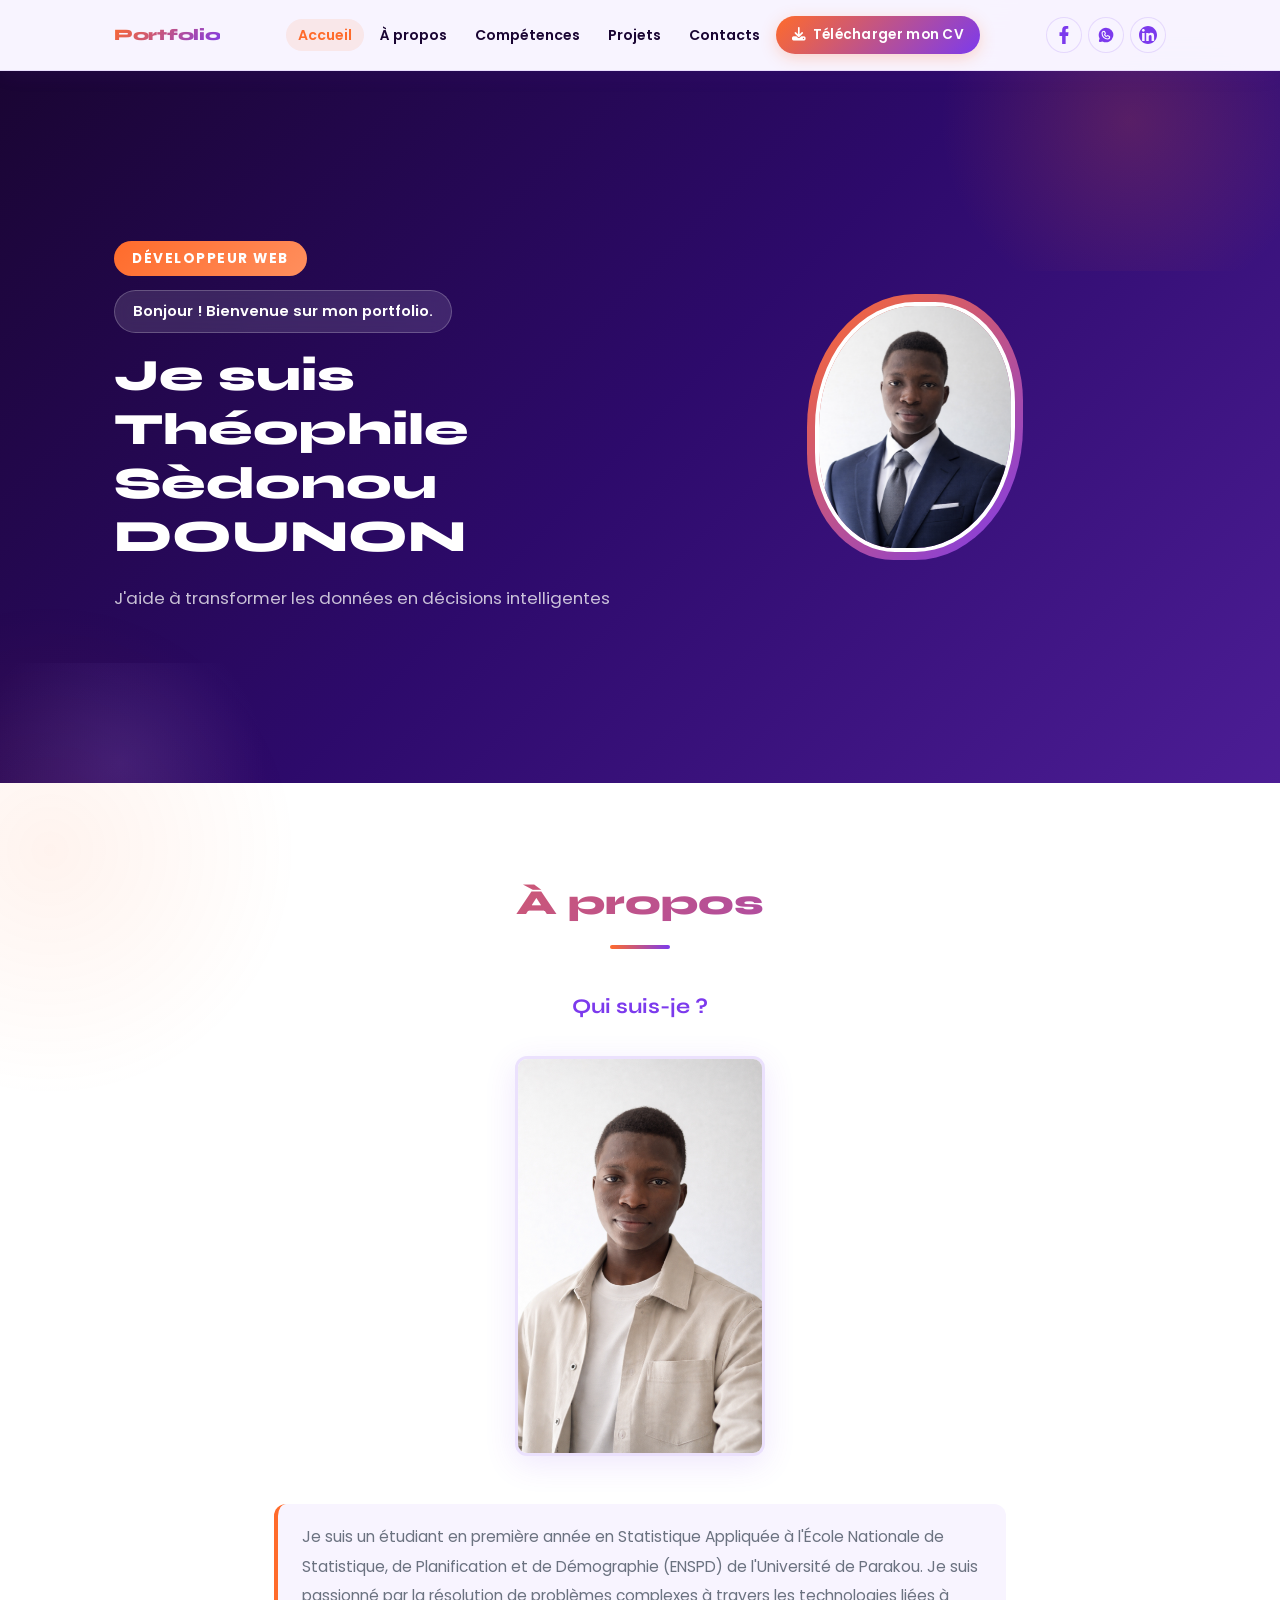
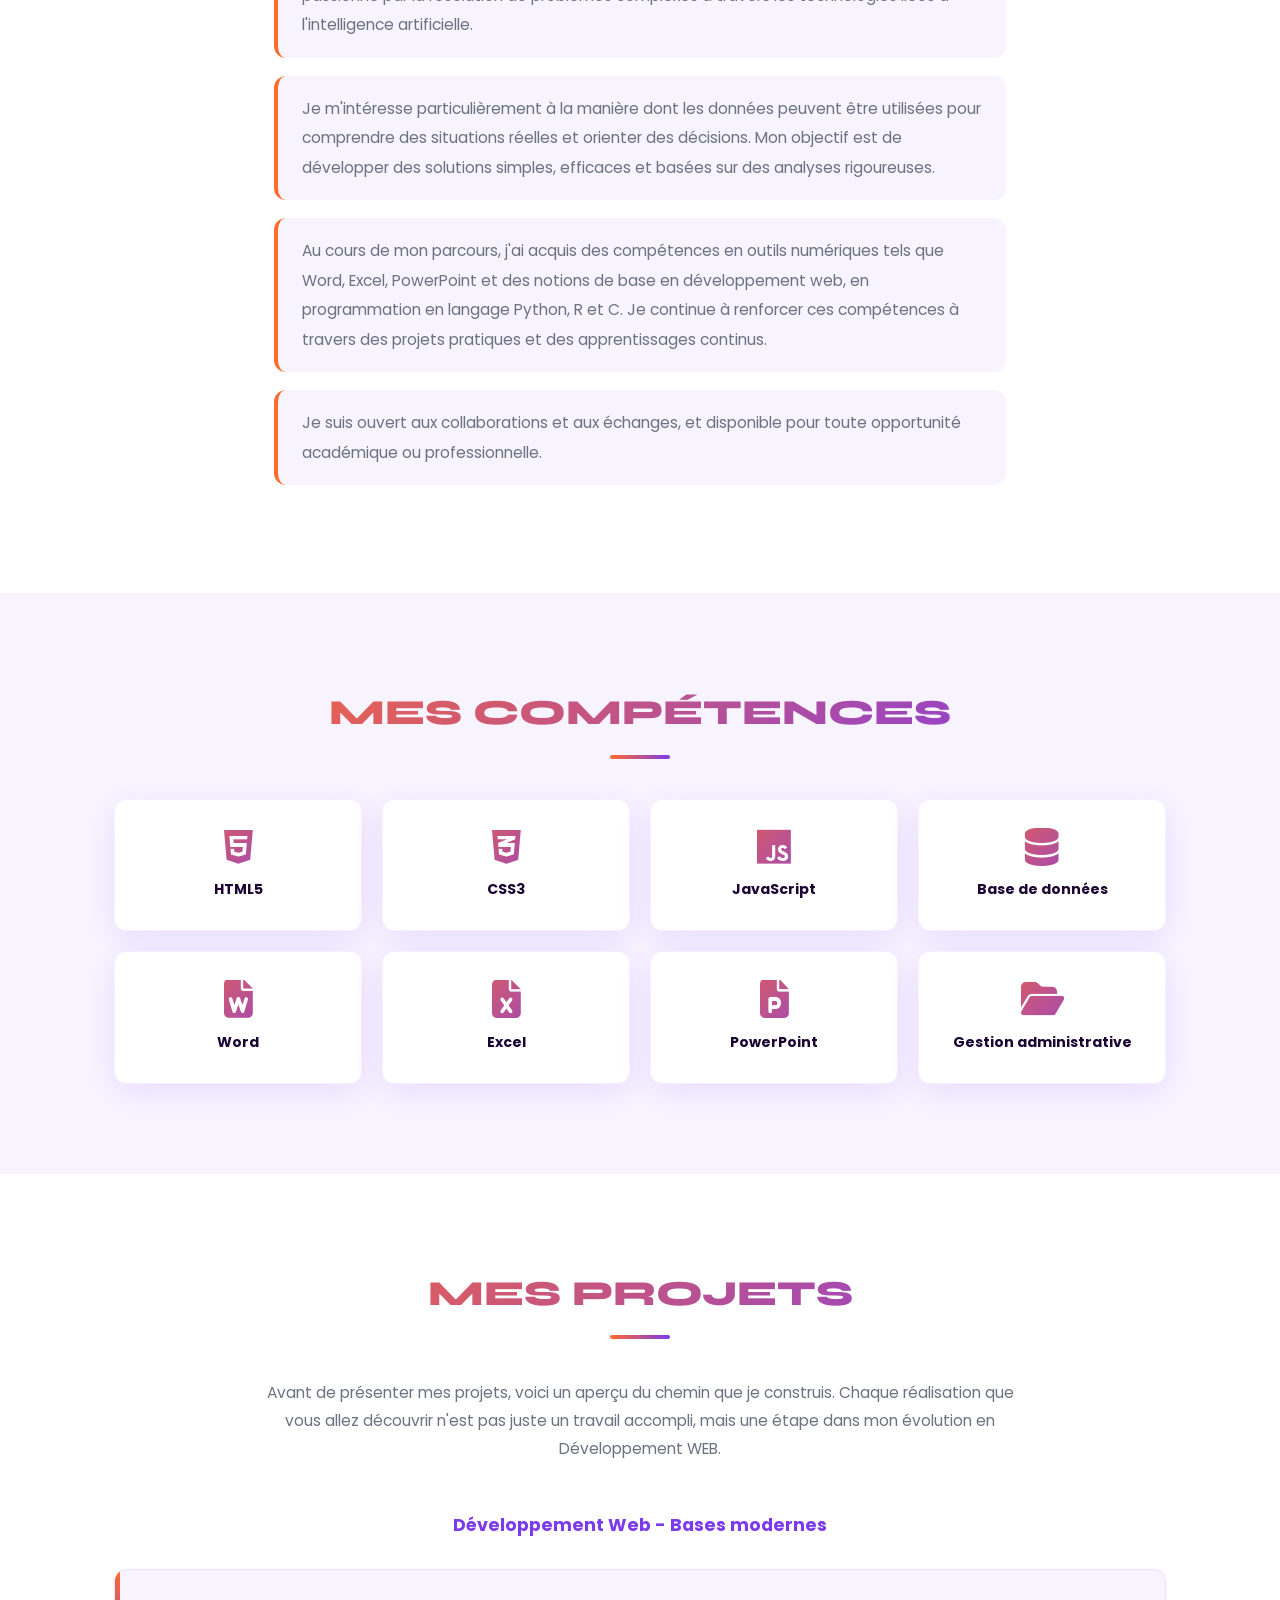
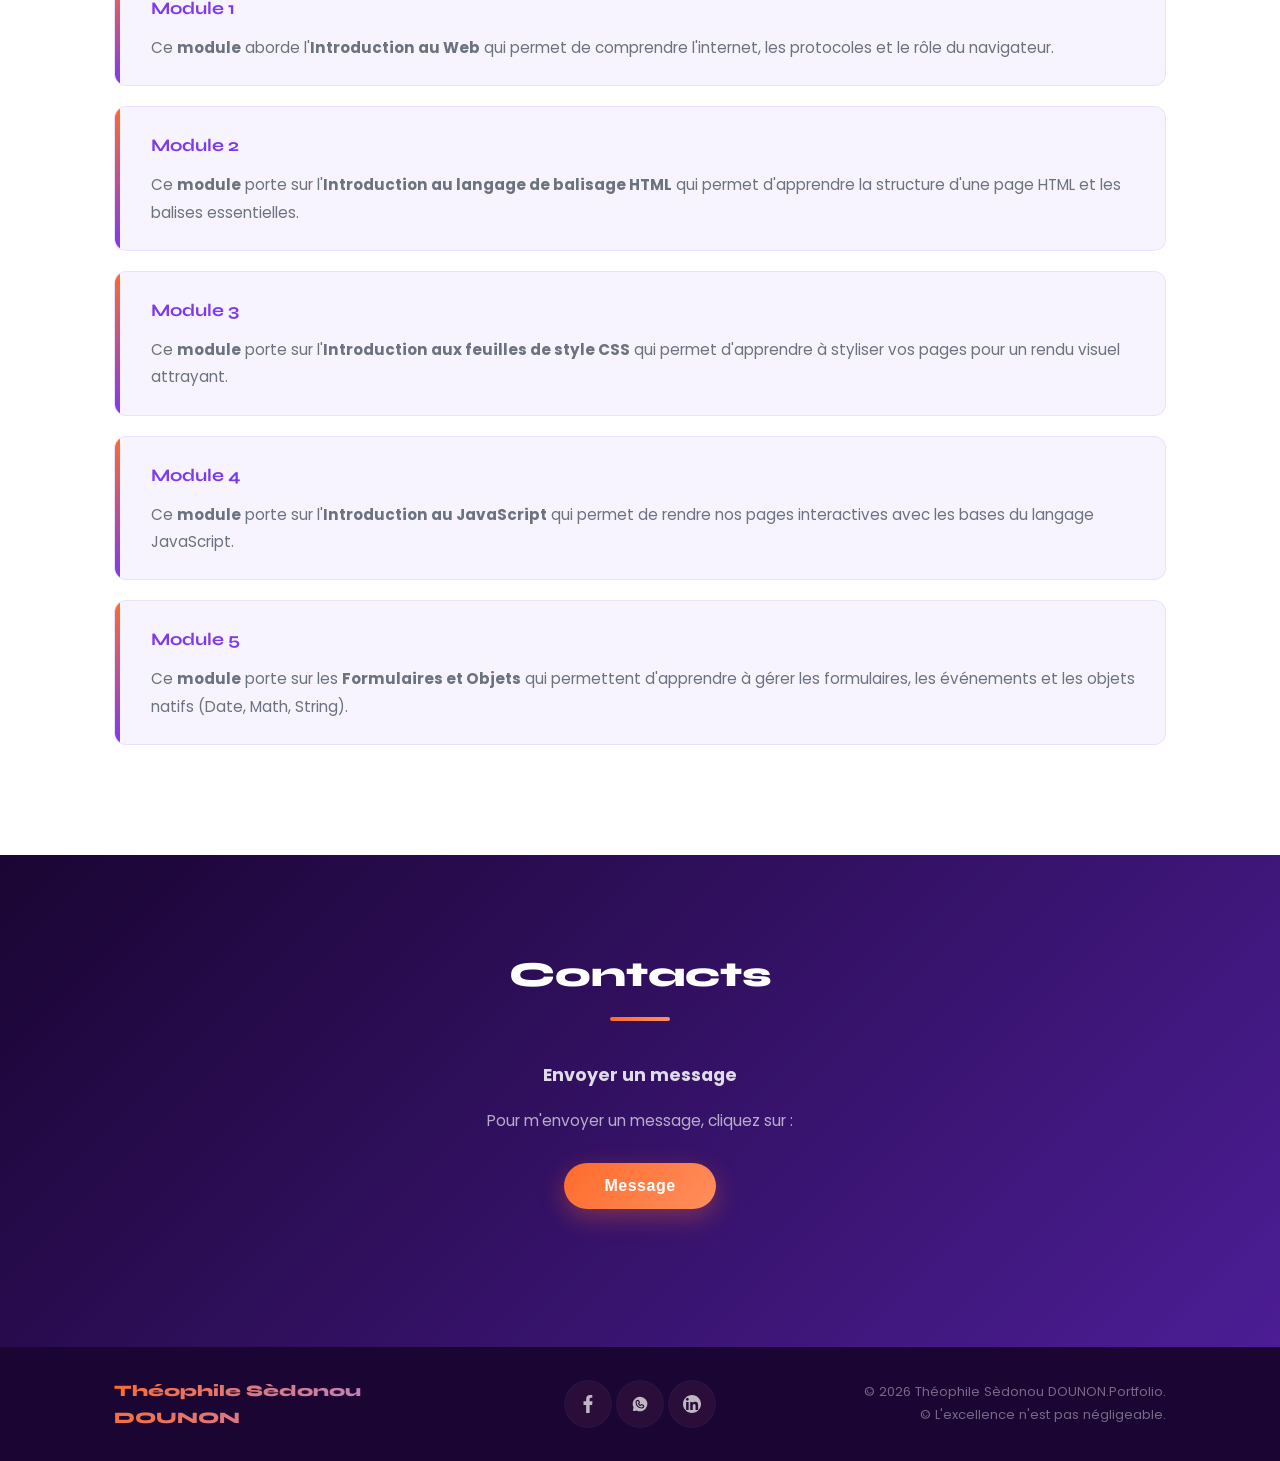
==== index.html @ 080f83aa "Mon portfolio" ====
<!DOCTYPE html>
<html lang="fr">

<head>
    <meta charset="UTF-8">
    <meta http-equiv="X-UA-Compatible" content="IE=edge">
    <meta name="viewport" content="width=device-width, initial-scale=1.0">
    <meta name="author" content="Théophile Sèdonou DOUNON">
    <meta name="description" content="Portfolio de Théophile Dounon - Développeur Web">
    <title>DOUNON Sèdonou Théophile - Développeur WEB</title>

    <link rel="icon" href="Cartoonify.png" type="image/png">

    <link rel="stylesheet" href="https://cdnjs.cloudflare.com/ajax/libs/font-awesome/6.5.0/css/all.min.css">

    <link href="https://fonts.googleapis.com/css2?family=Poppins:wght@400;600;700&family=Syne:wght@700;800&display=swap" rel="stylesheet">

    <link rel="stylesheet" href="portfolio.css">
</head>

<button id="retour" aria-label="Retour en haut">
    <i class="fas fa-arrow-up"></i>
</button>

<body>

    <header class="header">
        <div class="container">
            <div class="logo">Portfolio</div>

            <nav class="navbar">
                <ul id="tete" class="nav-links">
                    <li><a href="#menu" data-key="nav_home">Accueil</a></li>
                    <li><a href="#propos" data-key="nav_about">À propos</a></li>
                    <li><a href="#competences" data-key="nav_skills">Compétences</a></li>
                    <li><a href="#projets" data-key="nav_projets">Projets</a></li>
                    <li><a href="#contacts" data-key="nav_contacts">Contacts</a></li>
                    <li>
                        <a href="cv_theophile.pdf" download="CV-Theophile-Dounon.pdf" class="btn-cv">
                            <i class="fas fa-download"></i> Télécharger mon CV
                        </a>
                    </li>
                </ul>
            </nav>

            <div class="right">
                <ul class="nav-links">
                    <li>
                        <a href="https://www.facebook.com/theophile.dounon" target="_blank" aria-label="Facebook">
                            <svg width="18px" height="18px" viewBox="-5 0 20 20" xmlns="http://www.w3.org/2000/svg">
                                <g fill="none" fill-rule="evenodd">
                                    <g transform="translate(-385,-7399)" fill="currentColor">
                                        <g transform="translate(56,160)">
                                            <path d="M335.821282,7259 L335.821282,7250 L338.553693,7250 L339,7246 L335.821282,7246 L335.821282,7244.052 C335.821282,7243.022 335.847593,7242 337.286884,7242 L338.744689,7242 L338.744689,7239.14 C338.744689,7239.097 337.492497,7239 336.225687,7239 C333.580004,7239 331.923407,7240.657 331.923407,7243.7 L331.923407,7246 L329,7246 L329,7250 L331.923407,7250 L331.923407,7259 L335.821282,7259 Z"/>
                                        </g>
                                    </g>
                                </g>
                            </svg>
                        </a>
                    </li>
                    <li>
                        <a href="https://wa.me/+2290163280409" target="_blank" aria-label="WhatsApp">
                            <svg fill="currentColor" width="18px" height="18px" viewBox="0 0 256 256" xmlns="http://www.w3.org/2000/svg">
                                <path d="M128.00049,24a104.0281,104.0281,0,0,0-91.189,154.041l-8.54687,29.915A15.99944,15.99944,0,0,0,48.044,227.73635l29.916-8.54688A104.00728,104.00728,0,1,0,128.00049,24ZM152.125,192c-.0293.02344-.084,0-.126,0A87.99949,87.99949,0,0,1,64,103.876,36.01385,36.01385,0,0,1,100,68,14.92643,14.92643,0,0,1,112.93066,75.503l11.69092,20.46094a16.01674,16.01674,0,0,1-.17187,16.16992l-7.11084,11.85156a40.03607,40.03607,0,0,0,14.67627,14.67676l11.85107-7.11133a16.01883,16.01883,0,0,1,16.17041-.17285l20.45947,11.69141A14.9238,14.9238,0,0,1,188,156,36.01427,36.01427,0,0,1,152.125,192Z"/>
                                <path d="M136.4502,154.6592a7.99584,7.99584,0,0,1-7.397.43652,56.03179,56.03179,0,0,1-28.14892-28.14843,7.99972,7.99972,0,0,1,.43652-7.39746l9.38867-15.64844L99.36328,84.00979A19.99027,19.99027,0,0,0,80,103.89748,72.00036,72.00036,0,0,0,152,176h.10254a19.99027,19.99027,0,0,0,19.88769-19.36328l-19.8916-11.36621Z"/>
                            </svg>
                        </a>
                    </li>
                    <li>
                        <a href="https://www.linkedin.com/in/theophile.dounon" target="_blank" aria-label="LinkedIn">
                            <svg fill="currentColor" xmlns="http://www.w3.org/2000/svg" width="18px" height="18px" viewBox="0 0 97.75 97.75">
                                <path d="M48.875,0C21.882,0,0,21.882,0,48.875S21.882,97.75,48.875,97.75S97.75,75.868,97.75,48.875S75.868,0,48.875,0z M30.562,81.966h-13.74V37.758h13.74V81.966z M23.695,31.715c-4.404,0-7.969-3.57-7.969-7.968c0.001-4.394,3.565-7.964,7.969-7.964c4.392,0,7.962,3.57,7.962,7.964C31.657,28.146,28.086,31.715,23.695,31.715z M82.023,81.966H68.294V60.467c0-5.127-0.095-11.721-7.142-11.721c-7.146,0-8.245,5.584-8.245,11.35v21.869H39.179V37.758h13.178v6.041h0.185c1.835-3.476,6.315-7.14,13-7.14c13.913,0,16.481,9.156,16.481,21.059V81.966z"/>
                            </svg>
                        </a>
                    </li>
                </ul>
            </div>

            <button class="hamburger" aria-label="Menu">
                <span>-</span>
                <span>-</span>
                <span>-</span>
            </button>

        </div>
    </header>

    <main>

        <section id="menu" class="menu">
            <div class="container">
                <div class="grid">
                    <div class="menu__item left">
                        <span>Développeur web</span>
                        <p id="bienvenue-msg"></p>
                        <h2 class="title"> Je suis Théophile Sèdonou DOUNON</h2>
                        <p>J'aide à transformer les données en décisions intelligentes</p>
                    </div>
                    <div class="menu__item right">
                        <div class="menu__avatar">
                            <img id="images" src="image1.png" width="200" height="250" alt="Photo de Théophile">
                        </div>
                    </div>
                </div>
            </div>
        </section>

        <section id="propos" class="propos">
            <h1 class="section-title" data-key="propos_title">À propos</h1>
            <h2 id="propos1">Qui suis-je ?</h2>
            <div class="container">
                <div class="grid">
                    <div class="grid__item">
                        <img id="image" src="image2.png" width="250" height="400" alt="Photo de profil">
                    </div>
                </div>
            </div>
            <div class="propos-content">
                <div class="propos-text">
                    <p data-key="propos_text">Je suis un étudiant en première année en Statistique Appliquée à l'École Nationale de Statistique, de Planification et de Démographie (ENSPD) de l'Université de Parakou. Je suis passionné par la résolution de problèmes complexes à travers les technologies liées à l'intelligence artificielle.</p>
                    <p>Je m'intéresse particulièrement à la manière dont les données peuvent être utilisées pour comprendre des situations réelles et orienter des décisions. Mon objectif est de développer des solutions simples, efficaces et basées sur des analyses rigoureuses.</p>
                    <p>Au cours de mon parcours, j'ai acquis des compétences en outils numériques tels que Word, Excel, PowerPoint et des notions de base en développement web, en programmation en langage Python, R et C. Je continue à renforcer ces compétences à travers des projets pratiques et des apprentissages continus.</p>
                    <p>Je suis ouvert aux collaborations et aux échanges, et disponible pour toute opportunité académique ou professionnelle.</p>
                </div>
            </div>
        </section>

        <section id="competences" class="section-competence">
            <div class="container">
                <h2 class="section-title" data-key="competences_title">MES COMPÉTENCES</h2>
                <div class="competences-grid">
                    <div class="competence1"><i class="fab fa-html5"></i><h3>HTML5</h3></div>
                    <div class="competence1"><i class="fab fa-css3-alt"></i><h3>CSS3</h3></div>
                    <div class="competence1"><i class="fab fa-js"></i><h3>JavaScript</h3></div>
                    <div class="competence1"><i class="fas fa-database"></i><h3>Base de données</h3></div>
                    <div class="competence1"><i class="fas fa-file-word"></i><h3>Word</h3></div>
                    <div class="competence1"><i class="fas fa-file-excel"></i><h3>Excel</h3></div>
                    <div class="competence1"><i class="fas fa-file-powerpoint"></i><h3>PowerPoint</h3></div>
                    <div class="competence1"><i class="fas fa-folder-open"></i><h3>Gestion administrative</h3></div>
                </div>
            </div>
        </section>

        <section id="projets" class="projets">
            <div class="container">
                <div class="section-header">
                    <h1 class="section-title">MES PROJETS</h1>
                    <p>Avant de présenter mes projets, voici un aperçu du chemin que je construis. Chaque réalisation que vous allez découvrir n'est pas juste un travail accompli, mais une étape dans mon évolution en Développement WEB.</p>
                </div>
                <h3><strong>Développement Web - Bases modernes</strong></h3>
                <div class="projet1"><div class="projets__content"><h2><strong>Module 1</strong></h2><p>Ce <strong>module</strong> aborde l'<strong>Introduction au Web</strong> qui permet de comprendre l'internet, les protocoles et le rôle du navigateur.</p></div></div>
                <div class="projet1"><div class="projets__content"><h2><strong>Module 2</strong></h2><p>Ce <strong>module</strong> porte sur l'<strong>Introduction au langage de balisage HTML</strong> qui permet d'apprendre la structure d'une page HTML et les balises essentielles.</p></div></div>
                <div class="projet1"><div class="projets__content"><h2><strong>Module 3</strong></h2><p>Ce <strong>module</strong> porte sur l'<strong>Introduction aux feuilles de style CSS</strong> qui permet d'apprendre à styliser vos pages pour un rendu visuel attrayant.</p></div></div>
                <div class="projet1"><div class="projets__content"><h2><strong>Module 4</strong></h2><p>Ce <strong>module</strong> porte sur l'<strong>Introduction au JavaScript</strong> qui permet de rendre nos pages interactives avec les bases du langage JavaScript.</p></div></div>
                <div class="projet1"><div class="projets__content"><h2><strong>Module 5</strong></h2><p>Ce <strong>module</strong> porte sur les <strong>Formulaires et Objets</strong> qui permettent d'apprendre à gérer les formulaires, les événements et les objets natifs (Date, Math, String).</p></div></div>
            </div>
        </section>

        <section id="contacts" class="contacts">
            <div class="container">
                <div class="section-header">
                    <h1 class="section-title">Contacts</h1>
                    <h3><strong>Envoyer un message</strong></h3>
                    <p>Pour m'envoyer un message, cliquez sur :</p>
                    <button id="message" class="submit">
                        <a href="question.html">Message</a>
                    </button>
                </div>
            </div>
        </section>

    </main>

    <footer>
        <div class="container">
            <div class="grid">
                <div class="grid__item">
                    <p id="nom">Théophile Sèdonou DOUNON</p>
                </div>
                <div class="grid__item">
                    <ul class="nav-links">
                        <li>
                            <a href="https://www.facebook.com/theophile.dounon" target="_blank" aria-label="Facebook">
                                <svg width="18px" height="18px" viewBox="-5 0 20 20" xmlns="http://www.w3.org/2000/svg">
                                    <g fill="none" fill-rule="evenodd"><g transform="translate(-385,-7399)" fill="currentColor"><g transform="translate(56,160)"><path d="M335.821282,7259 L335.821282,7250 L338.553693,7250 L339,7246 L335.821282,7246 L335.821282,7244.052 C335.821282,7243.022 335.847593,7242 337.286884,7242 L338.744689,7242 L338.744689,7239.14 C338.744689,7239.097 337.492497,7239 336.225687,7239 C333.580004,7239 331.923407,7240.657 331.923407,7243.7 L331.923407,7246 L329,7246 L329,7250 L331.923407,7250 L331.923407,7259 L335.821282,7259 Z"/></g></g></g>
                                </svg>
                            </a>
                        </li>
                        <li>
                            <a href="https://wa.me/+2290163280409" target="_blank" aria-label="WhatsApp">
                                <svg fill="currentColor" width="18px" height="18px" viewBox="0 0 256 256" xmlns="http://www.w3.org/2000/svg">
                                    <path d="M128.00049,24a104.0281,104.0281,0,0,0-91.189,154.041l-8.54687,29.915A15.99944,15.99944,0,0,0,48.044,227.73635l29.916-8.54688A104.00728,104.00728,0,1,0,128.00049,24ZM152.125,192c-.0293.02344-.084,0-.126,0A87.99949,87.99949,0,0,1,64,103.876,36.01385,36.01385,0,0,1,100,68,14.92643,14.92643,0,0,1,112.93066,75.503l11.69092,20.46094a16.01674,16.01674,0,0,1-.17187,16.16992l-7.11084,11.85156a40.03607,40.03607,0,0,0,14.67627,14.67676l11.85107-7.11133a16.01883,16.01883,0,0,1,16.17041-.17285l20.45947,11.69141A14.9238,14.9238,0,0,1,188,156,36.01427,36.01427,0,0,1,152.125,192Z"/>
                                    <path d="M136.4502,154.6592a7.99584,7.99584,0,0,1-7.397.43652,56.03179,56.03179,0,0,1-28.14892-28.14843,7.99972,7.99972,0,0,1,.43652-7.39746l9.38867-15.64844L99.36328,84.00979A19.99027,19.99027,0,0,0,80,103.89748,72.00036,72.00036,0,0,0,152,176h.10254a19.99027,19.99027,0,0,0,19.88769-19.36328l-19.8916-11.36621Z"/>
                                </svg>
                            </a>
                        </li>
                        <li>
                            <a href="https://www.linkedin.com/in/theophile.dounon" target="_blank" aria-label="LinkedIn">
                                <svg fill="currentColor" xmlns="http://www.w3.org/2000/svg" width="18px" height="18px" viewBox="0 0 97.75 97.75">
                                    <path d="M48.875,0C21.882,0,0,21.882,0,48.875S21.882,97.75,48.875,97.75S97.75,75.868,97.75,48.875S75.868,0,48.875,0z M30.562,81.966h-13.74V37.758h13.74V81.966z M23.695,31.715c-4.404,0-7.969-3.57-7.969-7.968c0.001-4.394,3.565-7.964,7.969-7.964c4.392,0,7.962,3.57,7.962,7.964C31.657,28.146,28.086,31.715,23.695,31.715z M82.023,81.966H68.294V60.467c0-5.127-0.095-11.721-7.142-11.721c-7.146,0-8.245,5.584-8.245,11.35v21.869H39.179V37.758h13.178v6.041h0.185c1.835-3.476,6.315-7.14,13-7.14c13.913,0,16.481,9.156,16.481,21.059V81.966z"/>
                                </svg>
                            </a>
                        </li>
                    </ul>
                </div>
                <div class="grid__item">
                    <p>&copy; 2026 Théophile Sèdonou DOUNON.Portfolio.</p>
                    <p>&copy; L'excellence n'est pas négligeable.</p>
                </div>
            </div>
        </div>
    </footer>

    <script src="script.js"></script>

</body>
</html>
---- portfolio.css ----
:root {
    --orange: #FF6B2B;
    --orange-light: #FF8F5E;
    --violet: #7C3AED;
    --violet-light: #A78BFA;
    --violet-dark: #4C1D95;
    --white: #FFFFFF;
    --light: #F8F4FF;
    --dark: #1A0533;
    --gray: #6B7280;
    --shadow: 0 8px 32px rgba(124, 58, 237, 0.12);
    --shadow-hover: 0 16px 48px rgba(255, 107, 43, 0.22);
    --radius: 12px;
    --transition: all 0.35s cubic-bezier(0.4, 0, 0.2, 1);
    --font-display: 'Syne', sans-serif;
    --font-body: 'Poppins', sans-serif;
}


*, *::before, *::after {
    margin: 0;
    padding: 0;
    box-sizing: border-box;
}

html {
    scroll-behavior: smooth;
    font-size: 16px;
}

#retour {
    position: fixed;
    bottom: 30px;
    right: 30px;
    width: 48px;
    height: 48px;
    border-radius: 50%;
    background: linear-gradient(135deg, var(--orange), var(--violet));
    color: var(--white);
    border: none;
    cursor: pointer;
    font-size: 1.1rem;
    box-shadow: 0 6px 20px rgba(255,107,43,0.35);
    transition: var(--transition);
    opacity: 0;
    visibility: hidden;
    z-index: 9999;
}

#retour.visible {
    opacity: 1;
    visibility: visible;
}

#retour:hover {
    transform: translateY(-4px);
    box-shadow: 0 10px 28px rgba(255,107,43,0.50);
}

body {
    font-family: var(--font-body);
    background: var(--light);
    color: var(--dark);
    overflow-x: hidden;
    line-height: 1.7;
}

body::before {
    content: '';
    position: fixed;
    top: -200px;
    right: -200px;
    width: 600px;
    height: 600px;
    background: radial-gradient(circle, rgba(124,58,237,0.10) 0%, transparent 70%);
    pointer-events: none;
    z-index: 0;
}

body::after {
    content: '';
    position: fixed;
    bottom: -200px;
    left: -200px;
    width: 500px;
    height: 500px;
    background: radial-gradient(circle, rgba(255,107,43,0.08) 0%, transparent 70%);
    pointer-events: none;
    z-index: 0;
}

.container {
    max-width: 1100px;
    margin: 0 auto;
    padding: 0 24px;
    position: relative;
    z-index: 1;
}

.header {
    position: sticky;
    top: 0;
    z-index: 1000;
    background: rgba(248, 244, 255, 0.95);
    backdrop-filter: blur(16px);
    -webkit-backdrop-filter: blur(16px);
    border-bottom: 1.5px solid rgba(124, 58, 237, 0.12);
    box-shadow: 0 2px 24px rgba(124, 58, 237, 0.07);
    transition: var(--transition);
}

.header .container {
    display: flex;
    align-items: center;
    justify-content: space-between;
    height: 70px;
    gap: 16px;
}

.logo {
    font-family: var(--font-display);
    font-size: 1rem;
    font-weight: 800;
    background: linear-gradient(135deg, var(--orange), var(--violet));
    -webkit-background-clip: text;
    -webkit-text-fill-color: transparent;
    background-clip: text;
    white-space: nowrap;
    letter-spacing: -0.3px;
    flex-shrink: 0;
}

.navbar {
    flex: 1;
    display: flex;
    justify-content: center;
}

.nav-links {
    list-style: none;
    display: flex;
    align-items: center;
    gap: 4px;
}

.nav-links li a {
    text-decoration: none;
    color: var(--dark);
    font-size: 0.88rem;
    font-weight: 600;
    padding: 6px 12px;
    border-radius: 50px;
    transition: var(--transition);
}

.nav-links li a:hover {
    color: var(--orange);
    background: rgba(255, 107, 43, 0.08);
}

.right {
    flex-shrink: 0;
}

.right .nav-links {
    gap: 6px;
}

.right .nav-links li a {
    display: flex;
    align-items: center;
    justify-content: center;
    width: 36px;
    height: 36px;
    border-radius: 50%;
    background: var(--light);
    border: 1.5px solid rgba(124, 58, 237, 0.15);
    padding: 0;
    color: var(--violet);
    transition: var(--transition);
}

.right .nav-links li a:hover {
    background: linear-gradient(135deg, var(--orange), var(--violet));
    color: var(--white);
    border-color: transparent;
    transform: translateY(-2px);
    box-shadow: 0 6px 18px rgba(255,107,43,0.25);
}

.right .nav-links li a svg {
    fill: currentColor;
}

.btn-cv {
    display: inline-flex !important;
    align-items: center;
    gap: 6px;
    background: linear-gradient(135deg, var(--orange), var(--violet)) !important;
    color: var(--white) !important;
    padding: 7px 16px !important;
    border-radius: 50px !important;
    font-weight: 600 !important;
    font-size: 0.85rem !important;
    letter-spacing: 0.3px;
    box-shadow: 0 4px 16px rgba(255,107,43,0.25);
    transition: var(--transition) !important;
    white-space: nowrap;
}

.btn-cv:hover {
    transform: translateY(-2px) !important;
    box-shadow: 0 8px 24px rgba(255,107,43,0.40) !important;
    background: linear-gradient(135deg, var(--violet), var(--orange)) !important;
}

.hamburger {
    display: none;
    flex-direction: column;
    justify-content: center;
    align-items: center;
    gap: 5px;
    cursor: pointer;
    width: 42px;
    height: 42px;
    border-radius: 10px;
    border: 1.5px solid rgba(124,58,237,0.25);
    background: transparent;
    padding: 8px;
    transition: var(--transition);
    flex-shrink: 0;
}

.hamburger span {
    display: block;
    width: 22px;
    height: 2.5px;
    background: var(--violet);
    border-radius: 4px;
    transition: var(--transition);
}

.hamburger:hover {
    background: rgba(124,58,237,0.08);
    border-color: var(--violet);
}

.hamburger.active span:nth-child(1) {
    transform: translateY(7.5px) rotate(45deg);
}
.hamburger.active span:nth-child(2) {
    opacity: 0;
    transform: scaleX(0);
}
.hamburger.active span:nth-child(3) {
    transform: translateY(-7.5px) rotate(-45deg);
}

.menu {
    min-height: calc(80vh - 50px);
    display: flex;
    align-items: center;
    background: linear-gradient(135deg, #1A0533 0%, #2D0A6B 50%, #4C1D95 100%);
    position: relative;
    overflow: hidden;
}

.menu::before {
    content: '';
    position: absolute;
    top: -100px;
    right: -100px;
    width: 500px;
    height: 300px;
    background: radial-gradient(circle, rgba(255,107,43,0.18) 0%, transparent 65%);
    pointer-events: none;
}

.menu::after {
    content: '';
    position: absolute;
    bottom: -80px;
    left: -80px;
    width: 400px;
    height: 200px;
    background: radial-gradient(circle, rgba(167,139,250,0.15) 0%, transparent 65%);
    pointer-events: none;
}

.menu .grid {
    display: grid;
    grid-template-columns: 1fr 1fr;
    gap: 48px;
    align-items: center;
    padding: 80px 0;
}

.menu__item.left span {
    display: inline-block;
    background: linear-gradient(135deg, var(--orange), var(--orange-light));
    color: var(--white);
    font-size: 0.85rem;
    font-weight: 700;
    padding: 6px 18px;
    border-radius: 50px;
    letter-spacing: 1.5px;
    text-transform: uppercase;
    margin-bottom: 14px;
    animation: fadeInUp 0.6s ease both;
}

#bienvenue-msg {
    display: inline-block;
    background: rgba(255, 255, 255, 0.12);
    color: var(--white);
    font-size: 0.92rem;
    font-weight: 600;
    padding: 8px 18px;
    border-radius: 50px;
    border: 1.5px solid rgba(255, 255, 255, 0.22);
    margin-bottom: 16px;
    backdrop-filter: blur(8px);
    animation: fadeInUp 0.6s ease 0.05s both;
}

.menu__item.left .title {
    font-family: var(--font-display);
    font-size: clamp(1.8rem, 4vw, 2.8rem);
    font-weight: 800;
    color: var(--white);
    line-height: 1.2;
    margin-bottom: 20px;
    animation: fadeInUp 0.8s ease 0.1s both;
}

.menu__item.left p:not(#bienvenue-msg) {
    font-size: 1.05rem;
    color: rgba(255,255,255,0.75);
    animation: fadeInUp 0.8s ease 0.2s both;
}

.menu__item.right {
    display: flex;
    justify-content: center;
    animation: fadeInRight 1s ease 0.3s both;
}

.menu__avatar {
    position: relative;
    display: inline-block;
}

.menu__avatar::before {
    content: '';
    position: absolute;
    inset: -8px;
    border-radius: 50% 40% 50% 40%;
    background: linear-gradient(135deg, var(--orange), var(--violet));
    z-index: 0;
    animation: rotate 6s linear infinite;
}

.menu__avatar img {
    position: relative;
    z-index: 1;
    border-radius: 50% 40% 50% 40%;
    object-fit: cover;
    display: block;
    border: 4px solid var(--white);
}

section {
    padding: 90px 0;
}

.section-title {
    font-family: var(--font-display);
    font-size: clamp(1.6rem, 3.5vw, 2.2rem);
    font-weight: 800;
    text-align: center;
    margin-bottom: 16px;
    background: linear-gradient(135deg, var(--orange), var(--violet));
    -webkit-background-clip: text;
    -webkit-text-fill-color: transparent;
    background-clip: text;
}

.section-title::after {
    content: '';
    display: block;
    width: 60px;
    height: 4px;
    background: linear-gradient(90deg, var(--orange), var(--violet));
    border-radius: 4px;
    margin: 12px auto 40px;
}

.propos {
    background: var(--white);
}

#propos1 {
    font-family: var(--font-display);
    text-align: center;
    color: var(--violet);
    font-size: 1.3rem;
    margin-bottom: 32px;
}

.propos .grid {
    display: flex;
    justify-content: center;
    margin-bottom: 40px;
}

#image {
    border-radius: var(--radius);
    object-fit: cover;
    box-shadow: var(--shadow);
    border: 3px solid rgba(124,58,237,0.15);
    transition: var(--transition);
}

#image:hover {
    transform: scale(1.03);
    box-shadow: var(--shadow-hover);
}

.propos-content {
    max-width: 780px;
    margin: 0 auto;
    padding: 0 24px;
}

.propos-text p {
    margin-bottom: 18px;
    color: var(--gray);
    font-size: 0.97rem;
    line-height: 1.9;
    padding: 18px 24px;
    background: var(--light);
    border-radius: 12px;
    border-left: 4px solid var(--orange);
    transition: var(--transition);
}

.propos-text p:hover {
    border-left-color: var(--violet);
    background: #EDE9FE;
    transform: translateX(6px);
}

.competence {
    background: var(--light);
}

.competences-grid {
    display: grid;
    grid-template-columns: repeat(4, 1fr);
    gap: 20px;
    margin-top: 10px;
}

.competence1 {
    background: var(--white);
    border-radius: var(--radius);
    padding: 28px 16px;
    text-align: center;
    box-shadow: var(--shadow);
    border: 1.5px solid rgba(124,58,237,0.08);
    transition: var(--transition);
    cursor: default;
}

.competence1:hover {
    transform: translateY(-8px) scale(1.03);
    box-shadow: var(--shadow-hover);
    border-color: var(--orange);
}

.competence1 i {
    font-size: 2.4rem;
    margin-bottom: 12px;
    display: block;
    background: linear-gradient(135deg, var(--orange), var(--violet));
    -webkit-background-clip: text;
    -webkit-text-fill-color: transparent;
    background-clip: text;
    transition: transform 0.3s ease;
}

.competence1 h3 {
    font-size: 0.88rem;
    font-weight: 700;
    color: var(--dark);
}

.projets {
    background: var(--white);
}

.section-header {
    text-align: center;
    margin-bottom: 48px;
}

.section-header p {
    color: var(--gray);
    max-width: 750px;
    margin: 0 auto;
    font-size: 0.97rem;
    line-height: 1.8;
}

.projets h3 {
    text-align: center;
    color: var(--violet);
    font-size: 1.1rem;
    margin-bottom: 28px;
}

.projet1 {
    background: var(--light);
    border-radius: var(--radius);
    margin-bottom: 20px;
    border: 1.5px solid rgba(124,58,237,0.10);
    overflow: hidden;
    transition: var(--transition);
    position: relative;
}

.projet1::before {
    content: '';
    position: absolute;
    left: 0;
    top: 0;
    bottom: 0;
    width: 5px;
    background: linear-gradient(180deg, var(--orange), var(--violet));
    border-radius: 4px 0 0 4px;
}

.projet1:hover {
    transform: translateX(8px);
    box-shadow: var(--shadow-hover);
    border-color: var(--orange);
}

.projets__content {
    padding: 24px 28px 24px 36px;
}

.projets__content h2 {
    font-family: var(--font-display);
    font-size: 1.1rem;
    color: var(--violet);
    margin-bottom: 10px;
}

.projets__content p {
    color: var(--gray);
    font-size: 0.95rem;
    line-height: 1.8;
}

.contacts {
    background: linear-gradient(135deg, #1A0533, #4C1D95);
    text-align: center;
}

.contacts .section-title {
    color: var(--white);
    -webkit-text-fill-color: var(--white);
    background: none;
}

.contacts .section-title::after {
    background: linear-gradient(90deg, var(--orange), var(--orange-light));
}

.contacts h3 {
    color: rgba(255,255,255,0.85);
    font-size: 1.1rem;
    margin-bottom: 16px;
}

.contacts p {
    color: rgba(255,255,255,0.65);
    margin-bottom: 28px;
}

#message {
    background: linear-gradient(135deg, var(--orange), var(--orange-light));
    border: none;
    border-radius: 50px;
    padding: 0;
    cursor: pointer;
    box-shadow: 0 8px 24px rgba(255,107,43,0.35);
    transition: var(--transition);
}

#message:hover {
    transform: translateY(-3px);
    box-shadow: 0 14px 36px rgba(255,107,43,0.45);
}

#message a {
    display: inline-block;
    padding: 14px 40px;
    color: var(--white);
    text-decoration: none;
    font-weight: 700;
    font-size: 1rem;
    letter-spacing: 0.5px;
}

footer {
    background: var(--dark);
    padding: 30px 0;
}

footer .grid {
    display: grid;
    grid-template-columns: 1fr 1fr 1fr;
    gap: 24px;
    align-items: center;
}

#nom {
    font-family: var(--font-display);
    font-weight: 800;
    background: linear-gradient(135deg, var(--orange), var(--violet-light));
    -webkit-background-clip: text;
    -webkit-text-fill-color: transparent;
    background-clip: text;
    font-size: 1rem;
}

footer .nav-links {
    justify-content: center;
}

footer .nav-links li a {
    display: flex;
    align-items: center;
    justify-content: center;
    width: 48px;
    height: 48px;
    border-radius: 50%;
    background: rgba(243, 139, 139, 0.07);
    border: 1.5px solid rgba(45, 57, 161, 0.12);
    color: rgba(255, 255, 255, 0.7);
    transition: var(--transition);
}

footer .nav-links li a:hover {
    background: linear-gradient(135deg, var(--orange), var(--violet));
    border-color: transparent;
    color: var(--white);
    transform: translateY(-3px);
}

footer .nav-links li a svg {
    fill: currentColor;
}

footer .grid__item:last-child p {
    text-align: right;
    color: rgba(255,255,255,0.4);
    font-size: 0.82rem;
}

@keyframes fadeInUp {
    from { opacity: 0; transform: translateY(30px); }
    to   { opacity: 1; transform: translateY(0); }
}

@keyframes fadeInRight {
    from { opacity: 0; transform: translateX(40px); }
    to   { opacity: 1; transform: translateX(0); }
}

@keyframes rotate {
    from { transform: rotate(0deg); }
    to   { transform: rotate(360deg); }
}

.reveal {
    opacity: 0;
    transform: translateY(40px);
    transition: opacity 0.7s ease, transform 0.7s ease;
}

.reveal.visible {
    opacity: 1;
    transform: translateY(0);
}

@media screen and (max-width: 900px) {
    .skills-grid {
        grid-template-columns: repeat(4, 1fr);
    }
}

@media screen and (max-width: 758px) {


    .hamburger {
        display: flex;
    }

    .navbar {
        position: fixed;
        top: 60px;
        left: 0;
        right: 0;
        background: rgba(248, 244, 255, 0.98);
        backdrop-filter: blur(20px);
        -webkit-backdrop-filter: blur(20px);
        border-bottom: 1.5px solid rgba(124,58,237,0.12);
        padding: 8px 10px;
        transform: translateY(-110%);
        transition: transform 0.4s cubic-bezier(0.4, 0, 0.2, 1);
        z-index: 900;
        box-shadow: 0 10px 30px rgba(0,0,0,0.10);
    }

    .navbar.open {
        transform: translateY(0);
    }

    .navbar .nav-links {
        flex-direction: column;
        gap: 6px;
        align-items: stretch;
    }

    .navbar .nav-links li a {
        display: block;
        text-align: center;
        padding: 12px 20px;
        border-radius: 12px;
        font-size: 1rem;
        color: var(--dark);
    }

    .right {
        display: none;
    }

    .menu .grid {
        grid-template-columns: 1fr;
        text-align: center;
        padding: 30px 0;
        gap: 20px;
    }

    .menu__item.right {
        order: -1;
    }

    .propos-content {
        padding: 0 14px;
    }
    .competences-grid {
        grid-template-columns: repeat(2, 1fr);
        gap: 12px;
    }

    footer .grid {
        grid-template-columns: 1fr;
        text-align: center;
        gap: 16px;
    }

    footer .grid__item:last-child p {
        text-align: center;
    }
    #retour {
    bottom: 20px;
    right: 20px;
    width: 44px;
    height: 44px;
    z-index: 9999;
}
}

@media screen and (max-width: 450px) {
    .logo {
        font-size: 0.82rem;
    }

    .menu__item.left .title {
        font-size: 1.6rem;
    }

    .menu__avatar img {
        width: 110px !important;
        height: 90px !important;
    }

    .competences-grid {
        grid-template-columns: repeat(1, 1fr);
    }
}
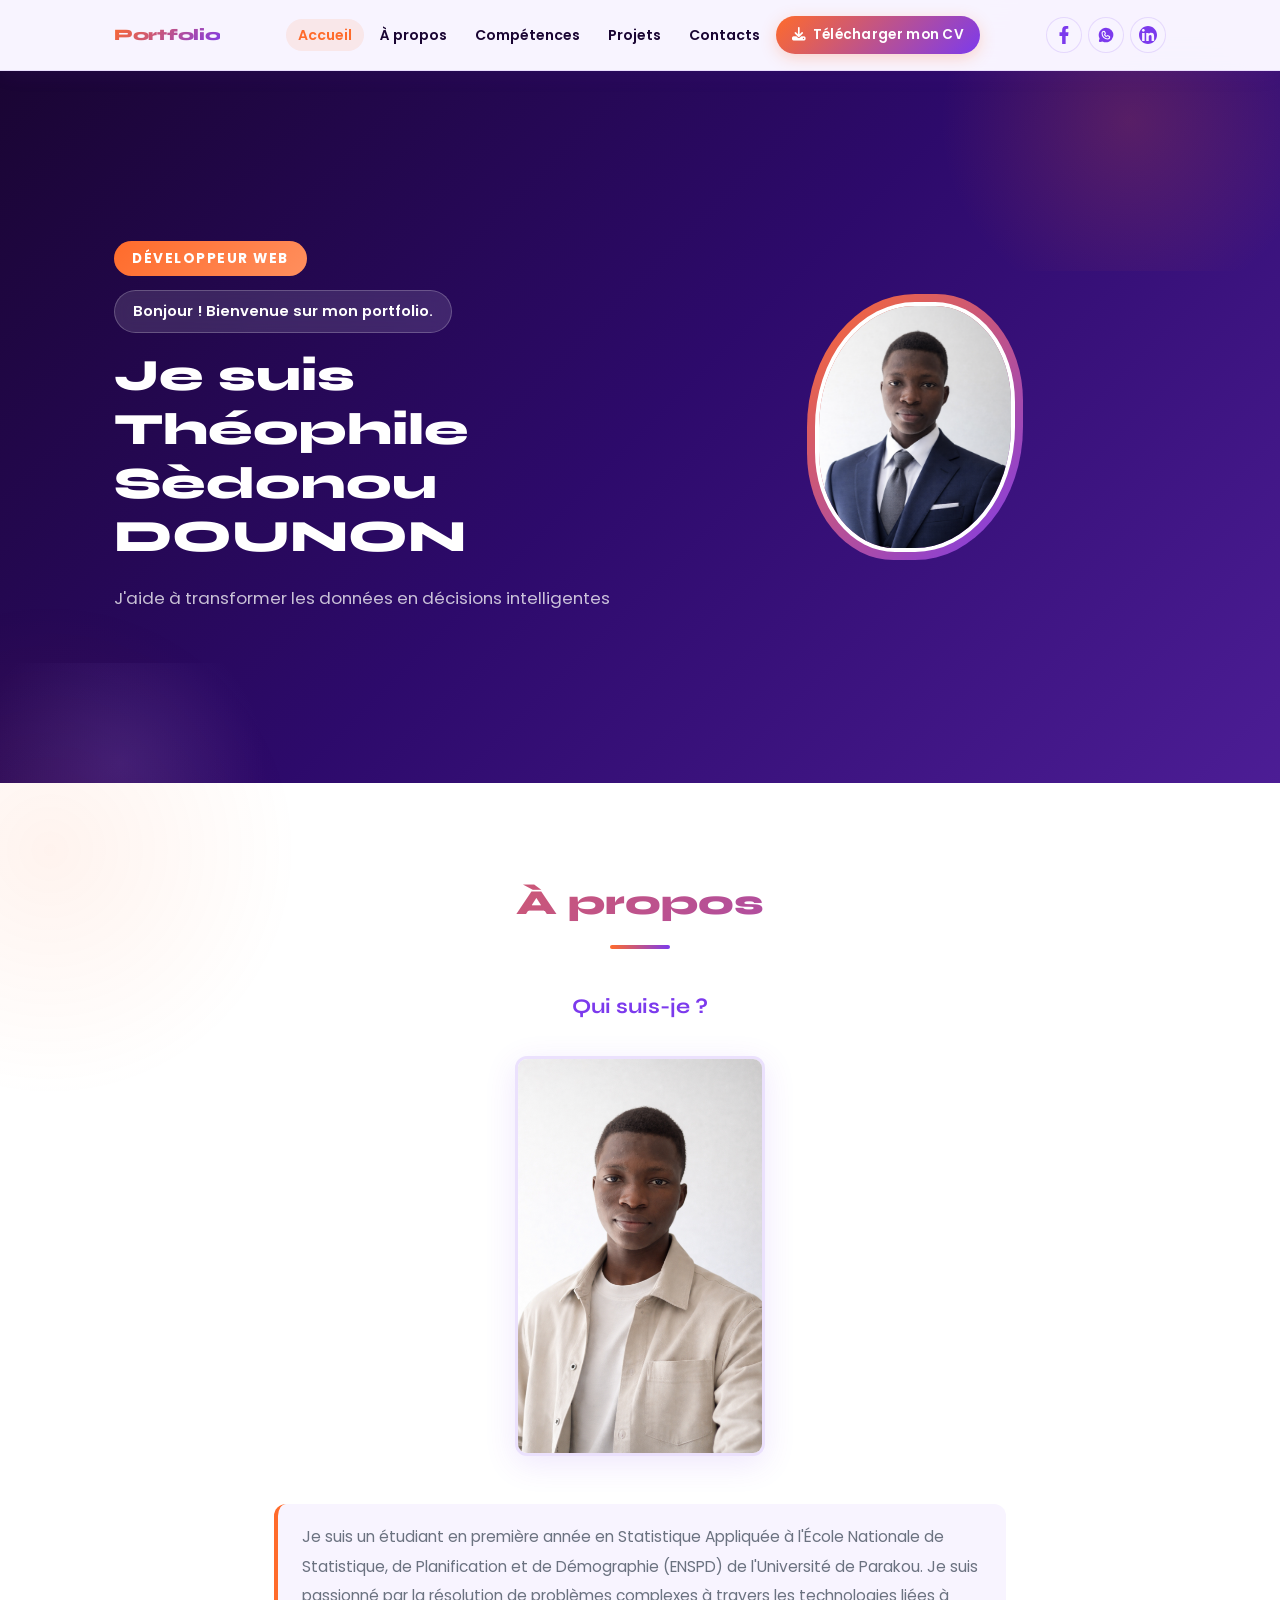
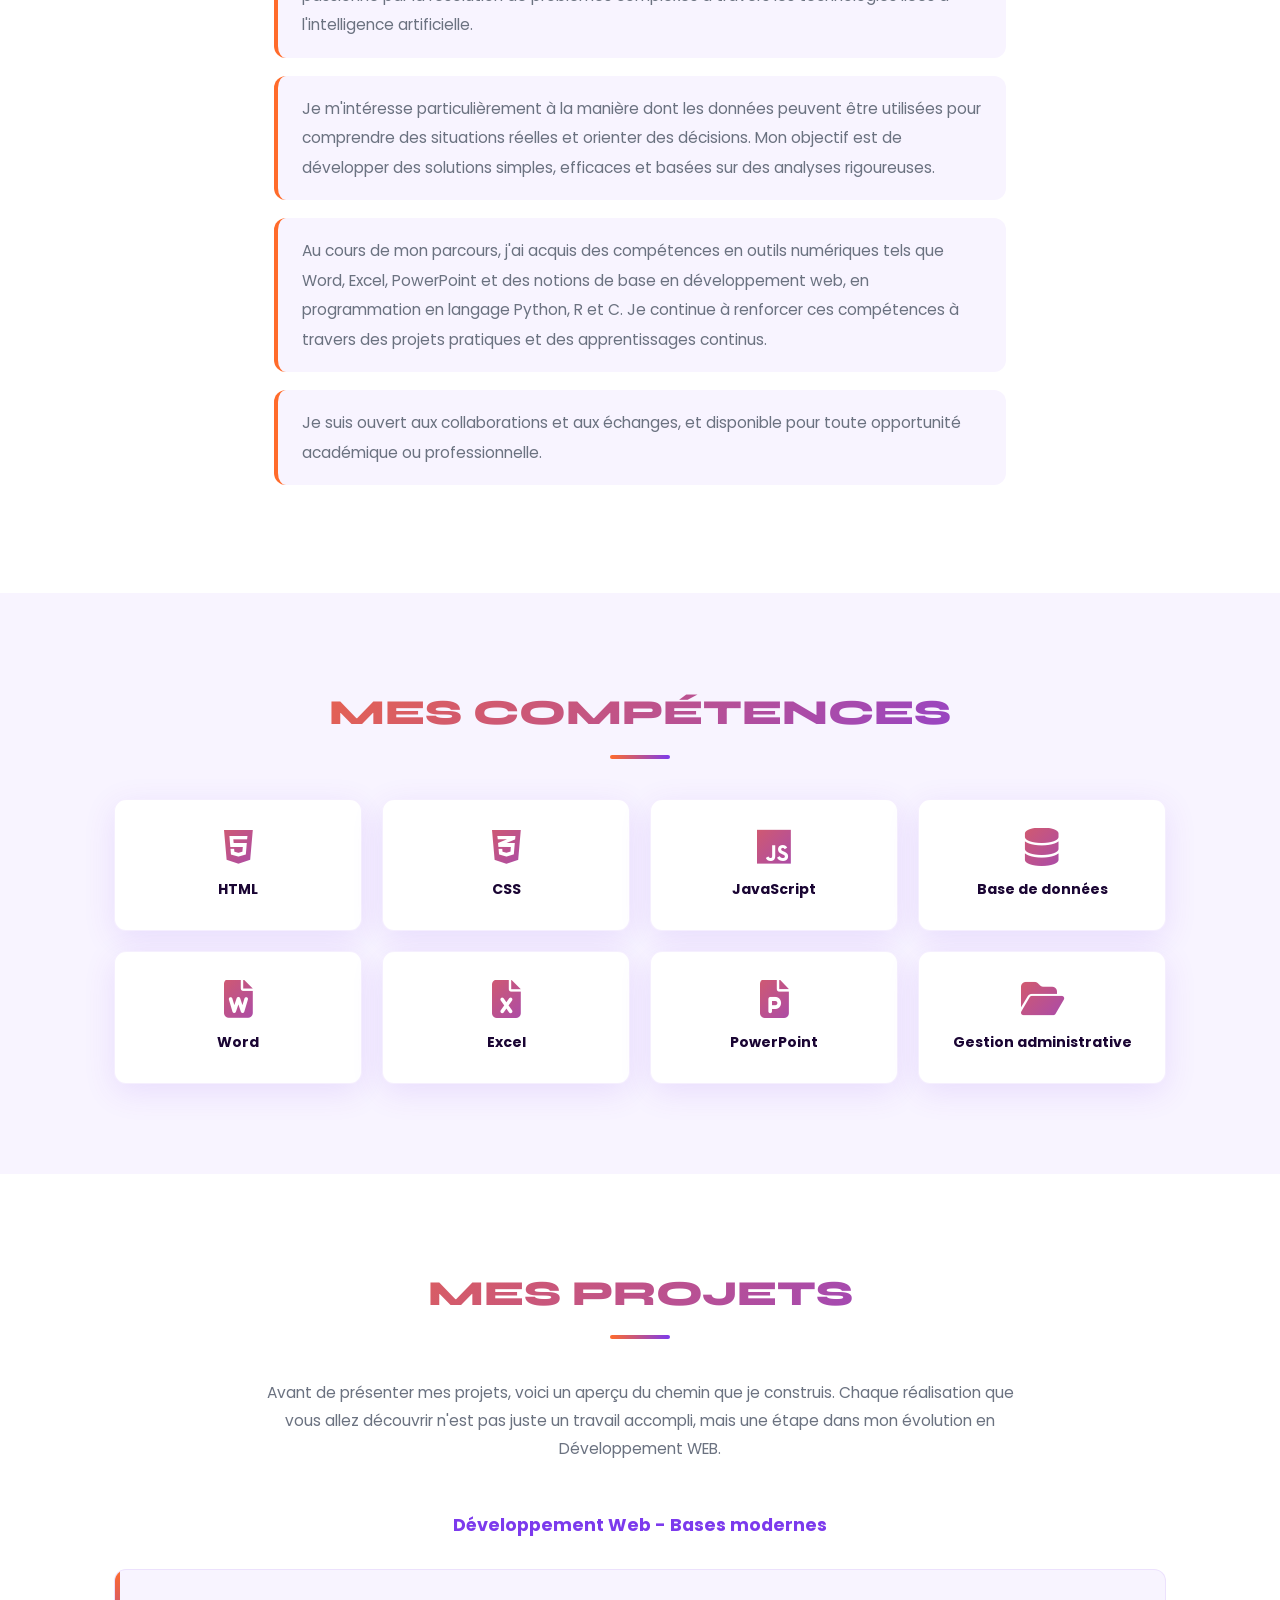
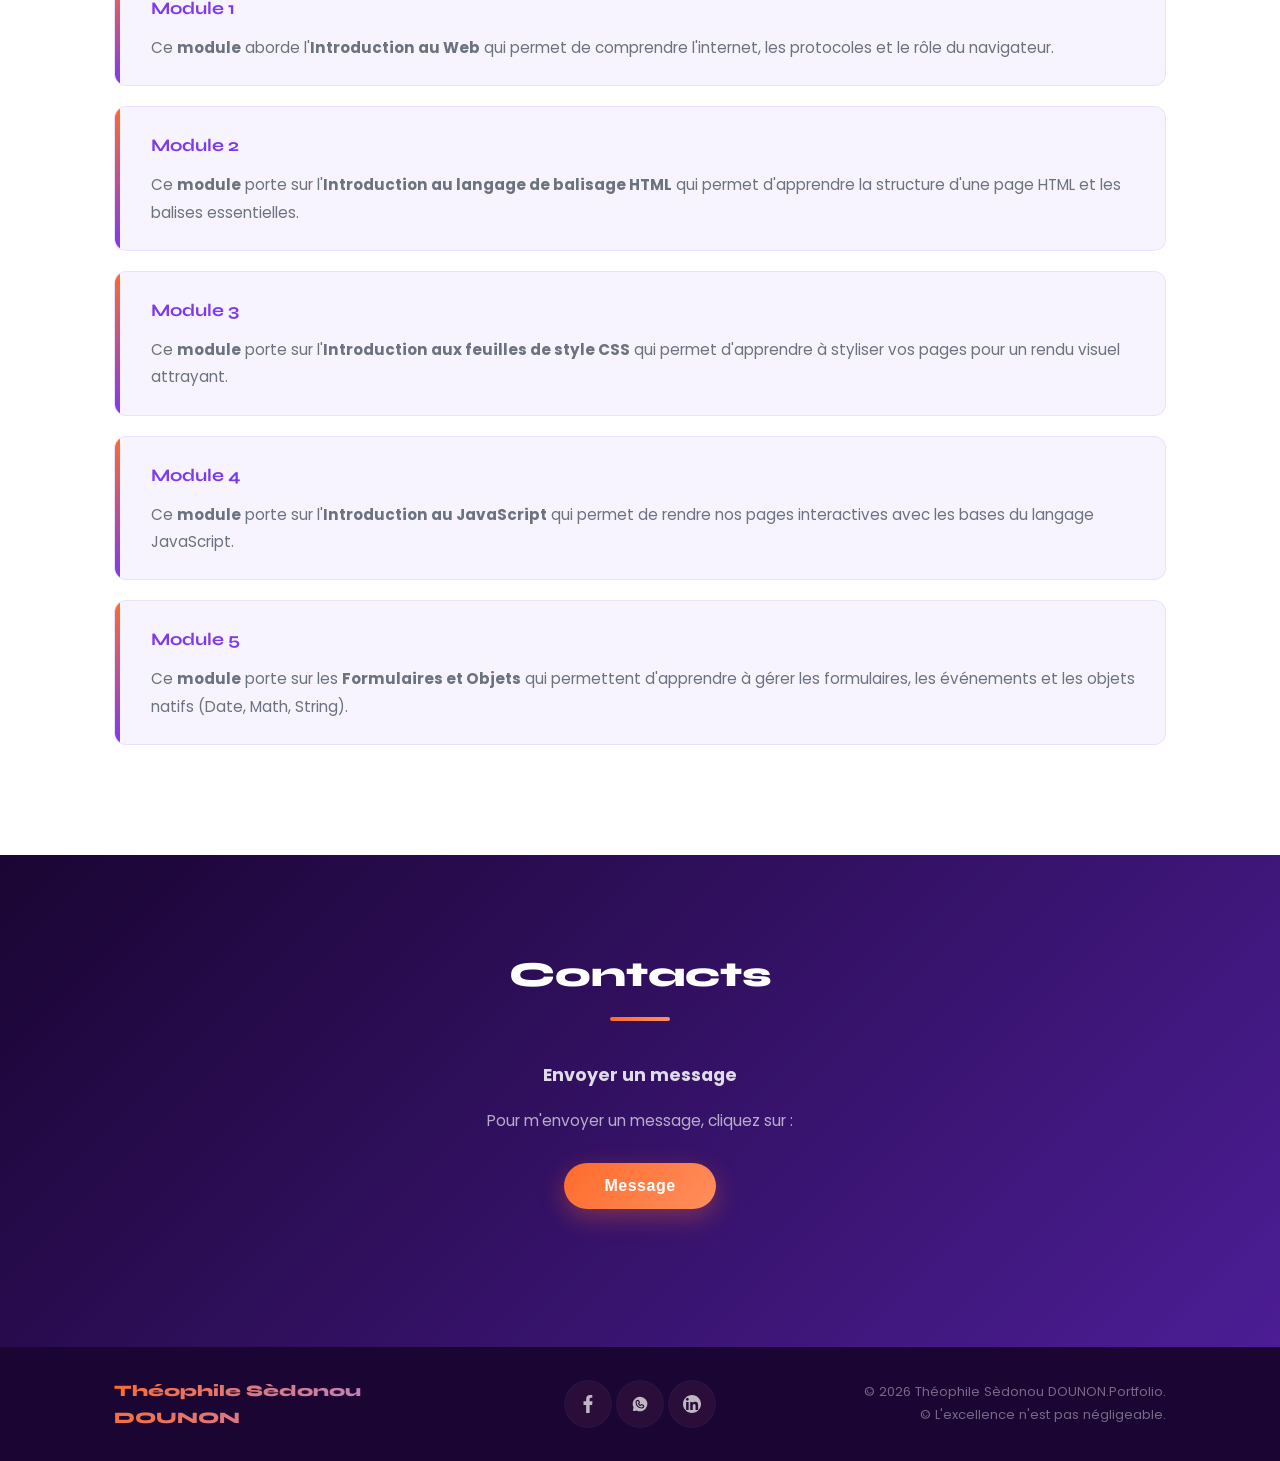
==== commit b95dec36: "Update index.html" ====
--- a/index.html
+++ b/index.html
@@ -130,8 +130,8 @@
             <div class="container">
                 <h2 class="section-title" data-key="competences_title">MES COMPÉTENCES</h2>
                 <div class="competences-grid">
-                    <div class="competence1"><i class="fab fa-html5"></i><h3>HTML5</h3></div>
-                    <div class="competence1"><i class="fab fa-css3-alt"></i><h3>CSS3</h3></div>
+                    <div class="competence1"><i class="fab fa-html5"></i><h3>HTML</h3></div>
+                    <div class="competence1"><i class="fab fa-css3-alt"></i><h3>CSS</h3></div>
                     <div class="competence1"><i class="fab fa-js"></i><h3>JavaScript</h3></div>
                     <div class="competence1"><i class="fas fa-database"></i><h3>Base de données</h3></div>
                     <div class="competence1"><i class="fas fa-file-word"></i><h3>Word</h3></div>
